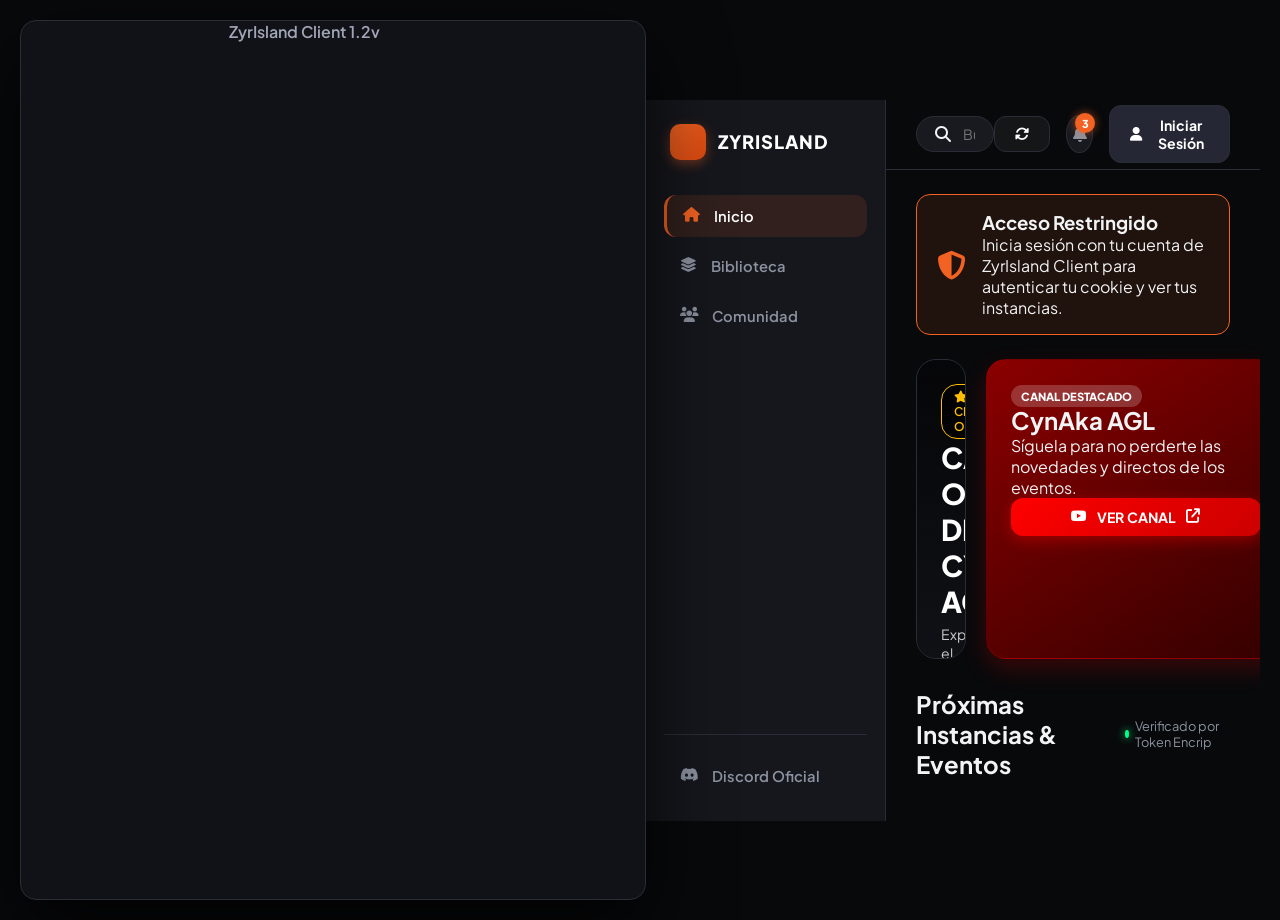
==== index.html @ 80db40c9 "Update index.html" ====
<!DOCTYPE html>
<html lang="es">
<head>
    <meta charset="UTF-8">
    <meta name="viewport" content="width=device-width, initial-scale=1.0">
    <title>ZyrIsland Client</title>
    <link rel="stylesheet" href="css/styles.css">
    <link href="https://fonts.googleapis.com/css2?family=Plus+Jakarta+Sans:wght@400;500;600;700;800&display=swap" rel="stylesheet">
    <link rel="stylesheet" href="https://cdnjs.cloudflare.com/ajax/libs/font-awesome/6.4.0/css/all.min.css">
</head>
<body class="steam-theme">

    <div id="system-status-overlay" class="system-status-overlay hidden">
        <div class="system-status-box">
            <div id="status-icon-box"></div>
            <h1 id="status-title" class="status-title-text">Cargando estado...</h1>
            <p id="status-message" class="status-message-text">Verificando conexión con los servidores.</p>
            <div id="status-time-badge" class="status-badge-time hidden"></div>
        </div>
    </div>

    <!-- Main Application Container styled as Desktop App Web Hybrid -->
    <div class="app-window fade-in-up">
        
        <!-- Desktop App Window Bar -->
            <div class="app-title-text"><i class="fa-solid fa-island-tropical"></i> ZyrIsland Client 1.2v</div>
        </div>

        <div class="app-body-container">
            <!-- Sidebar Menu -->
            <aside class="app-sidebar">
                <div class="sidebar-brand">
                    <div class="brand-icon pulse-glow"><i class="fa-solid fa-island-tropical"></i></div>
                    <span class="brand-title">ZYRISLAND</span>
                </div>

                <nav class="sidebar-menu">
                    <a href="#" class="menu-item active" data-tab="inicio-tab"><i class="fa-solid fa-house"></i> <span>Inicio</span></a>
                    <a href="#" class="menu-item" data-tab="biblioteca-tab"><i class="fa-solid fa-layer-group"></i> <span>Biblioteca</span></a>
                    <a href="#" class="menu-item" data-tab="comunidad-tab"><i class="fa-solid fa-users"></i> <span>Comunidad</span></a>
                </nav>

                <div class="sidebar-footer">
                    <a href="https://discord.gg/zyrisland" target="_blank" class="menu-item hover-bounce"><i class="fa-brands fa-discord"></i> <span>Discord Oficial</span></a>
                </div>
            </aside>

            <!-- Main Content Canvas -->
            <div class="app-main-content">
                
                <!-- Top Header Bar -->
                <header class="top-bar">
                    <div class="search-input-wrapper">
                        <i class="fa-solid fa-magnifying-glass"></i>
                        <input type="text" placeholder="Buscar instancias, eventos o jugadores..." id="search-input">
                    </div>

                    <div class="top-bar-actions">
                        <button id="refresh-btn" class="steam-btn btn-glass hover-rotate" title="Sincronizar y Validar JSON">
                            <i class="fa-solid fa-rotate"></i>
                        </button>
                        
                        <!-- Notification Bell with Unread Counter & Pulse Animation -->
                        <div class="notif-bell-icon" id="notif-toggle-btn" title="Notificaciones">
                            <i class="fa-solid fa-bell"></i>
                            <span class="notif-badge-count hidden" id="notif-count">0</span>
                        </div>

                        <div id="user-profile-bar" class="user-profile-widget hidden">
                            <img id="user-avatar" src="https://mc-heads.net/avatar/steve/40" alt="Skin" class="user-avatar">
                            <div class="user-info">
                                <span id="user-name" class="user-name">Usuario</span>
                                <span id="user-role" class="user-role">Jugador</span>
                            </div>
                            <button id="logout-btn" class="logout-icon-btn" title="Cerrar Sesión">
                                <i class="fa-solid fa-right-from-bracket"></i>
                            </button>
                        </div>

                        <button id="login-open-btn" class="steam-btn btn-accent btn-pulse">
                            <i class="fa-solid fa-user"></i> Iniciar Sesión
                        </button>
                    </div>
                </header>

                <!-- Scrollable Canvas -->
                <div class="main-canvas">
                    
                    <!-- Access Alert Banner -->
                    <div id="event-access-alert" class="steam-alert hidden fade-in">
                        <div class="alert-icon"><i class="fa-solid fa-shield-halved"></i></div>
                        <div class="alert-body">
                            <h3 id="alert-title">Acceso Restringido</h3>
                            <p id="alert-message">Inicia sesión con tu cuenta de ZyrIsland Client para acceder a tus eventos autorizados.</p>
                        </div>
                    </div>

                    <!-- TAB 1: INICIO -->
                    <div id="inicio-tab" class="tab-content active-tab fade-in">
                        
                        <!-- Hero Section: CynAka AGL YouTube Highlight -->
                        <section class="hero-featured-section">
                            <div class="hero-main-card cynaka-hero-bg hover-zoom-bg">
                                <div class="hero-overlay-gradient"></div>
                                <div class="hero-tags">
                                    <span class="tag-pill gold-pill"><i class="fa-solid fa-star"></i> CREADORA OFICIAL</span>
                                    <span class="tag-pill">YouTube Community</span>
                                </div>
                                <div class="hero-bottom-info">
                                    <h1 class="hero-title">CANAL OFICIAL DE CYNAKA AGL</h1>
                                    <p class="hero-desc">Explora el contenido oficial, clips, gameplays y directos de la creadora del proyecto ZyrIsland Client.</p>
                                    <div class="hero-participants">
                                        <span class="sub-badge"><i class="fa-brands fa-youtube"></i> @cynakaagl</span>
                                    </div>
                                </div>
                            </div>

                            <div class="hero-side-card cynaka-side-bg float-card">
                                <div class="side-card-content">
                                    <span class="event-status-badge">CANAL DESTACADO</span>
                                    <h2>CynAka AGL</h2>
                                    <p>Síguela para no perderte las novedades y directos de los eventos.</p>
                                    
                                    <div class="side-card-price-zone">
                                        <a href="https://www.youtube.com/@cynakaagl" target="_blank" class="steam-btn btn-red btn-block hover-lift">
                                            <i class="fa-brands fa-youtube"></i> VER CANAL <i class="fa-solid fa-arrow-up-right-from-square"></i>
                                        </a>
                                    </div>
                                </div>
                            </div>
                        </section>

                        <!-- Featured Events Grid -->
                        <section class="content-section">
                            <div class="section-title-row">
                                <h2>Próximas Instancias & Eventos</h2>
                                <div class="sync-status-indicator">
                                    <span class="dot"></span> Verificado por Token Encrip
                                </div>
                            </div>
                            <div id="events-grid-inicio" class="events-steam-grid"></div>
                        </section>
                    </div>

                    <!-- TAB 2: BIBLIOTECA -->
                    <div id="biblioteca-tab" class="tab-content hidden-tab fade-in">
                        <section class="content-section">
                            <div class="section-title-row">
                                <h2><i class="fa-solid fa-layer-group"></i> Mis Eventos Autorizados</h2>
                                <span class="section-subtitle">Instancias vinculadas con permiso de descarga directo</span>
                            </div>

                            <div id="library-events-container" class="library-events-list"></div>
                        </section>
                    </div>

                    <!-- TAB 3: COMUNIDAD -->
                    <div id="comunidad-tab" class="tab-content hidden-tab fade-in">
                        <section class="content-section">
                            <div class="section-title-row">
                                <h2><i class="fa-solid fa-users"></i> Comunidad de Jugadores & Staff</h2>
                                <span class="section-subtitle">Directorio de cuentas registradas en ZyrIsland System</span>
                            </div>

                            <div id="community-users-grid" class="community-grid"></div>
                        </section>
                    </div>

                </div>
            </div>
        </div>

        <!-- Notification Drawer Panel with Mark-as-Read State -->
        <aside id="notification-drawer" class="notification-drawer hidden slide-in-right">
            <div class="drawer-header">
                <h3><i class="fa-solid fa-bell"></i> Notificaciones</h3>
                <div class="drawer-actions">
                    <button id="mark-all-read-btn" class="text-action-btn" title="Marcar todas como leídas">Marcar leídas</button>
                    <button id="close-drawer-btn" class="drawer-close">&times;</button>
                </div>
            </div>
            <div id="notif-feed" class="drawer-feed"></div>
        </aside>

    </div>

    <!-- Login Modal -->
    <div id="login-modal" class="modal-overlay hidden">
        <div class="steam-modal scale-in">
            <button class="modal-close" id="modal-close-btn">&times;</button>
            <div class="modal-header">
                <div class="modal-logo"><i class="fa-solid fa-shield-halved"></i></div>
                <h2>LOGIN DE SEGURIDAD ZYRISLAND</h2>
                <p>Credenciales cifradas con token HMAC SHA-256</p>
            </div>
            <form id="login-form">
                <div class="form-group">
                    <label for="username">Usuario Minecraft / ID</label>
                    <input type="text" id="username" required placeholder="Ej: Steve_Pro">
                </div>
                <div class="form-group">
                    <label for="password">Contraseña</label>
                    <input type="password" id="password" required placeholder="••••••••">
                </div>
                <div id="login-error" class="login-error hidden"></div>
                <button type="submit" class="steam-btn btn-orange btn-block">AUTENTICAR Y GENERAR SESSION COOKIE</button>
            </form>
        </div>
    </div>

    <script src="js/config.js"></script>
    <script src="js/security.js"></script>
    <script src="js/app.js"></script>
    <script src="js/downloader.js"></script>
</body>
</html>
---- css/styles.css ----
/* Steam Desktop App Redesign & Animations - ZyrIsland Client */
:root {
    --steam-dark-bg: #111217;
    --steam-card-bg: #1a1c23;
    --steam-sidebar-bg: #16171d;
    --steam-border: #2a2d37;
    
    --steam-orange: #f26222;
    --steam-red: #e63946;
    --steam-orange-gradient: linear-gradient(135deg, #f26222, #d9480f);
    --youtube-red-gradient: linear-gradient(135deg, #ff0000, #cc0000);
    
    --text-main: #f1f3f5;
    --text-muted: #8b92a0;
    --font-main: 'Plus Jakarta Sans', system-ui, sans-serif;
}

* { box-sizing: border-box; margin: 0; padding: 0; }

body.steam-theme {
    background-color: #08090b;
    color: var(--text-main);
    font-family: var(--font-main);
    min-height: 100vh;
    display: flex;
    justify-content: center;
    align-items: center;
    padding: 20px;
    overflow-x: hidden;
}

/* App Desktop Container Window */
.app-window {
    width: 100%; max-width: 1400px; height: 880px;
    background-color: var(--steam-dark-bg);
    border-radius: 16px; border: 1px solid var(--steam-border);
    box-shadow: 0 30px 80px rgba(0, 0, 0, 0.8);
    display: flex; flex-direction: column; overflow: hidden; position: relative;
}

.single-page-window { height: auto; min-height: 700px; }

/* Window Title Bar (Mac/Windows Native Feel) */
.window-title-bar {
    height: 38px;
    background: #0d0e12;
    border-bottom: 1px solid var(--steam-border);
    display: flex;
    align-items: center;
    padding: 0 16px;
    user-select: none;
    font-size: 0.8rem;
    color: var(--text-muted);
}

.window-controls {
    display: flex;
    gap: 8px;
    margin-right: 16px;
}

.control-dot {
    width: 12px; height: 12px; border-radius: 50%;
}
.control-dot.close { background: #ff5f56; }
.control-dot.minimize { background: #ffbd2e; }
.control-dot.maximize { background: #27c93f; }

.app-title-text { font-weight: 600; flex-grow: 1; text-align: center; margin-right: 60px; color: #a0a5b5; }
.app-status-badge { display: flex; align-items: center; gap: 6px; font-size: 0.72rem; color: #00ff88; font-weight: 700; }
.pulse-dot { width: 6px; height: 6px; background: #00ff88; border-radius: 50%; box-shadow: 0 0 8px #00ff88; animation: pulse 1.5s infinite; }

.app-body-container { display: flex; flex-grow: 1; overflow: hidden; }

/* Sidebar */
.app-sidebar {
    width: 240px; background-color: var(--steam-sidebar-bg);
    border-right: 1px solid var(--steam-border);
    display: flex; flex-direction: column; padding: 24px 18px; flex-shrink: 0;
}

.sidebar-brand { display: flex; align-items: center; gap: 12px; margin-bottom: 35px; padding-left: 6px; }
.brand-icon {
    width: 36px; height: 36px; background: var(--steam-orange-gradient);
    border-radius: 10px; display: flex; align-items: center; justify-content: center;
    font-size: 1.2rem; color: #fff; box-shadow: 0 4px 12px rgba(242, 98, 34, 0.4);
}
.brand-title { font-weight: 800; font-size: 1.15rem; letter-spacing: 1px; color: #fff; }

.sidebar-menu { display: flex; flex-direction: column; gap: 8px; flex-grow: 1; }
.menu-item {
    display: flex; align-items: center; gap: 14px; padding: 12px 16px;
    color: var(--text-muted); text-decoration: none; font-weight: 600;
    font-size: 0.92rem; border-radius: 12px; transition: all 0.25s cubic-bezier(0.2, 0.8, 0.2, 1);
}
.menu-item:hover { color: #fff; background: rgba(255, 255, 255, 0.05); transform: translateX(4px); }
.menu-item.active { color: #fff; background: rgba(242, 98, 34, 0.12); border-left: 3px solid var(--steam-orange); }
.menu-item.active i { color: var(--steam-orange); }
.sidebar-footer { padding-top: 20px; border-top: 1px solid var(--steam-border); }

/* Main Content Area */
.app-main-content { flex-grow: 1; display: flex; flex-direction: column; overflow: hidden; }

/* Top Header */
.top-bar {
    height: 70px; padding: 0 30px; display: flex;
    justify-content: space-between; align-items: center;
    border-bottom: 1px solid var(--steam-border);
}
.search-input-wrapper {
    background: #181a20; border: 1px solid var(--steam-border);
    border-radius: 20px; padding: 8px 18px; display: flex;
    align-items: center; gap: 12px; width: 380px; transition: border-color 0.2s;
}
.search-input-wrapper:focus-within { border-color: var(--steam-orange); }
.search-input-wrapper input { background: transparent; border: none; color: #fff; font-family: var(--font-main); font-size: 0.88rem; width: 100%; }
.search-input-wrapper input:focus { outline: none; }

.top-bar-actions { display: flex; align-items: center; gap: 16px; }

/* Notification Bell + Badge Animation */
.notif-bell-icon {
    position: relative; width: 38px; height: 38px; border-radius: 50%;
    background: #181a20; border: 1px solid var(--steam-border);
    display: flex; align-items: center; justify-content: center;
    color: var(--text-muted); cursor: pointer; transition: all 0.2s ease;
}
.notif-bell-icon:hover { color: #fff; border-color: #3e4252; transform: scale(1.05); }

.notif-badge-count {
    position: absolute; top: -3px; right: -3px; background: var(--steam-orange);
    color: #fff; font-size: 0.68rem; font-weight: 800; width: 20px; height: 20px;
    border-radius: 50%; display: flex; align-items: center; justify-content: center;
    box-shadow: 0 0 10px rgba(242, 98, 34, 0.6); animation: bounce 2s infinite;
}

.user-profile-widget {
    display: flex; align-items: center; gap: 10px; background: #181a20;
    padding: 4px 12px 4px 6px; border-radius: 30px; border: 1px solid var(--steam-border);
}
.user-avatar { width: 32px; height: 32px; border-radius: 50%; border: 2px solid var(--steam-orange); }
.user-info { display: flex; flex-direction: column; }
.user-name { font-weight: 700; font-size: 0.85rem; color: #fff; }
.user-role { font-size: 0.7rem; color: var(--text-muted); }
.logout-icon-btn { background: none; border: none; color: var(--text-muted); cursor: pointer; margin-left: 6px; transition: color 0.2s; }
.logout-icon-btn:hover { color: #ff4d4d; }

/* Buttons */
.steam-btn {
    border: none; padding: 10px 20px; font-family: var(--font-main);
    font-weight: 700; font-size: 0.88rem; border-radius: 12px;
    cursor: pointer; display: inline-flex; align-items: center;
    gap: 10px; transition: all 0.25s cubic-bezier(0.2, 0.8, 0.2, 1); text-decoration: none;
}
.btn-orange { background: var(--steam-orange-gradient); color: #fff; box-shadow: 0 4px 15px rgba(242, 98, 34, 0.3); }
.btn-red { background: var(--youtube-red-gradient); color: #fff; box-shadow: 0 4px 15px rgba(255, 0, 0, 0.4); }
.btn-accent { background: #252834; color: #fff; border: 1px solid var(--steam-border); }
.btn-glass { background: rgba(255, 255, 255, 0.05); color: #fff; border: 1px solid var(--steam-border); }
.btn-block { width: 100%; justify-content: center; }

/* Hover Animations */
.hover-lift:hover { transform: translateY(-3px); }
.hover-bounce:hover { transform: scale(1.04); }
.hover-rotate:hover i { transform: rotate(180deg); transition: transform 0.4s ease; }

/* Canvas */
.main-canvas { padding: 24px 30px; overflow-y: auto; flex-grow: 1; }
.tab-content.hidden-tab { display: none !important; }

/* Alert Banner */
.steam-alert {
    background: rgba(242, 98, 34, 0.1); border: 1px solid var(--steam-orange);
    border-radius: 14px; padding: 16px 20px; display: flex; gap: 16px;
    align-items: center; margin-bottom: 24px;
}
.steam-alert .alert-icon { font-size: 1.8rem; color: var(--steam-orange); }

/* Hero Showcase */
.hero-featured-section { display: grid; grid-template-columns: 1fr 300px; gap: 20px; margin-bottom: 30px; }

.hero-main-card.cynaka-hero-bg {
    height: 300px; border-radius: 20px; position: relative; overflow: hidden;
    background-image: url('https://images.unsplash.com/photo-1618005182384-a83a8bd57fbe?auto=format&fit=crop&w=1200&q=80');
    background-size: cover; background-position: center; display: flex;
    flex-direction: column; justify-content: space-between; padding: 24px;
    border: 1px solid var(--steam-border); transition: transform 0.4s ease;
}
.hero-overlay-gradient {
    position: absolute; top: 0; left: 0; right: 0; bottom: 0;
    background: linear-gradient(180deg, rgba(0,0,0,0.3) 0%, rgba(17, 18, 23, 0.95) 100%); z-index: 1;
}
.hero-tags { position: relative; z-index: 2; display: flex; gap: 8px; }
.tag-pill {
    background: rgba(0, 0, 0, 0.6); backdrop-filter: blur(8px);
    border: 1px solid rgba(255, 255, 255, 0.15); padding: 4px 12px;
    border-radius: 16px; font-size: 0.75rem; font-weight: 600; color: #eee;
}
.gold-pill { border-color: #ffbe00; color: #ffbe00; }
.hero-bottom-info { position: relative; z-index: 2; }
.hero-title { font-size: 1.8rem; font-weight: 800; color: #fff; margin-bottom: 6px; }
.hero-desc { font-size: 0.88rem; color: #ccc; max-width: 550px; margin-bottom: 12px; line-height: 1.4; }
.sub-badge { font-size: 0.85rem; font-weight: 700; color: #ff4d4d; }

.hero-side-card.cynaka-side-bg {
    background: linear-gradient(145deg, #8b0000, #330000);
    border-radius: 20px; padding: 24px; display: flex;
    flex-direction: column; justify-content: space-between;
    border: 1px solid rgba(255, 0, 0, 0.2); box-shadow: 0 10px 25px rgba(255, 0, 0, 0.2);
}
.float-card { animation: float 4s ease-in-out infinite; }

@keyframes float {
    0% { transform: translateY(0px); }
    50% { transform: translateY(-6px); }
    100% { transform: translateY(0px); }
}

.event-status-badge { background: rgba(255, 255, 255, 0.2); padding: 4px 10px; border-radius: 12px; font-size: 0.7rem; font-weight: 800; color: #fff; }

/* Grid Sections */
.section-title-row { display: flex; justify-content: space-between; align-items: center; margin-bottom: 18px; }
.section-subtitle { font-size: 0.85rem; color: var(--text-muted); }
.sync-status-indicator { font-size: 0.8rem; color: var(--text-muted); display: flex; align-items: center; gap: 6px; }
.sync-status-indicator .dot { width: 8px; height: 8px; background: #00ff88; border-radius: 50%; box-shadow: 0 0 8px #00ff88; }

.events-steam-grid { display: grid; grid-template-columns: repeat(4, 1fr); gap: 18px; }
.steam-event-card {
    background: var(--steam-card-bg); border: 1px solid var(--steam-border);
    border-radius: 16px; overflow: hidden; display: flex; flex-direction: column; transition: all 0.3s ease;
}
.steam-event-card:hover { transform: translateY(-5px); border-color: var(--steam-orange); box-shadow: 0 12px 28px rgba(0,0,0,0.5); }
.card-image-box { height: 160px; background-size: cover; background-position: center; position: relative; }
.card-badge-top { position: absolute; top: 10px; right: 10px; background: rgba(0,0,0,0.75); padding: 3px 10px; border-radius: 10px; font-size: 0.7rem; font-weight: 700; color: var(--steam-orange); }
.card-info-box { padding: 16px; display: flex; flex-direction: column; flex-grow: 1; }
.card-title { font-size: 0.98rem; font-weight: 700; margin-bottom: 4px; color: #fff; }
.card-date { font-size: 0.78rem; color: var(--steam-orange); margin-bottom: 8px; }
.card-desc { font-size: 0.82rem; color: var(--text-muted); line-height: 1.4; margin-bottom: 14px; flex-grow: 1; }

/* Library & Community */
.library-events-list { display: flex; flex-direction: column; gap: 16px; }
.library-item-card {
    background: var(--steam-card-bg); border: 1px solid var(--steam-border);
    border-radius: 16px; padding: 20px; display: flex; gap: 20px; align-items: center; transition: border-color 0.2s;
}
.library-item-card:hover { border-color: var(--steam-orange); }
.library-item-img { width: 140px; height: 90px; border-radius: 12px; background-size: cover; background-position: center; flex-shrink: 0; }
.library-item-details { flex-grow: 1; }
.library-item-details h3 { font-size: 1.1rem; color: #fff; margin-bottom: 4px; }
.library-item-details p { font-size: 0.85rem; color: var(--text-muted); margin-bottom: 8px; }

.community-grid { display: grid; grid-template-columns: repeat(auto-fill, minmax(260px, 1fr)); gap: 18px; }
.user-card {
    background: var(--steam-card-bg); border: 1px solid var(--steam-border);
    border-radius: 16px; padding: 18px; display: flex; align-items: center; gap: 16px;
    transition: all 0.25s ease;
}
.user-card:hover { transform: translateY(-3px); border-color: var(--steam-orange); }
.user-head-avatar { width: 50px; height: 50px; border-radius: 10px; border: 2px solid var(--steam-border); background: #111217; }
.user-card-info h4 { font-size: 0.98rem; font-weight: 700; color: #fff; margin-bottom: 4px; }
.role-badge { display: inline-block; padding: 3px 10px; border-radius: 12px; font-size: 0.72rem; font-weight: 700; text-transform: uppercase; }
.role-admin { background: rgba(230, 57, 70, 0.2); color: #ff4d4d; border: 1px solid #ff4d4d; }
.role-vip { background: rgba(255, 190, 0, 0.2); color: #ffbe00; border: 1px solid #ffbe00; }
.role-player { background: rgba(0, 240, 255, 0.15); color: #00f0ff; border: 1px solid #00f0ff; }
.role-banned { background: rgba(255, 255, 255, 0.1); color: #888; border: 1px solid #555; }

/* Drawer & Notifications Read/Unread State */
.notification-drawer {
    position: absolute; top: 110px; right: 20px; width: 340px; max-height: 520px;
    background: #181a20; border: 1px solid var(--steam-border); border-radius: 16px;
    box-shadow: 0 20px 40px rgba(0,0,0,0.8); z-index: 100; padding: 16px; display: flex; flex-direction: column;
}

.drawer-header { display: flex; justify-content: space-between; align-items: center; margin-bottom: 12px; padding-bottom: 8px; border-bottom: 1px solid var(--steam-border); }
.drawer-header h3 { font-size: 0.95rem; color: #fff; }
.drawer-actions { display: flex; align-items: center; gap: 10px; }
.text-action-btn { background: none; border: none; color: var(--steam-orange); font-size: 0.75rem; font-weight: 700; cursor: pointer; }
.text-action-btn:hover { text-decoration: underline; }
.drawer-close { background: none; border: none; color: var(--text-muted); font-size: 1.4rem; cursor: pointer; }

.drawer-feed { display: flex; flex-direction: column; gap: 10px; overflow-y: auto; }

/* Unread vs Read Notification Item Styling */
.notif-item {
    background: rgba(255, 255, 255, 0.02);
    border-left: 3px solid #555;
    padding: 12px; border-radius: 0 8px 8px 0;
    transition: all 0.2s;
    cursor: pointer;
    position: relative;
}

.notif-item.unread-notif {
    background: rgba(242, 98, 34, 0.08);
    border-left-color: var(--steam-orange);
}

.notif-item.unread-notif::after {
    content: '';
    position: absolute;
    top: 12px; right: 12px;
    width: 7px; height: 7px;
    background: var(--steam-orange);
    border-radius: 50%;
    box-shadow: 0 0 6px var(--steam-orange);
}

.notif-header { display: flex; justify-content: space-between; font-size: 0.7rem; color: var(--text-muted); margin-bottom: 4px; }
.notif-title { font-weight: 700; font-size: 0.85rem; color: #fff; margin-bottom: 2px; }
.notif-msg { font-size: 0.8rem; color: #ccc; }

/* Modals */
.modal-overlay { position: fixed; top: 0; left: 0; width: 100vw; height: 100vh; background: rgba(0, 0, 0, 0.8); backdrop-filter: blur(6px); display: flex; justify-content: center; align-items: center; z-index: 1000; }
.steam-modal { background: #181a20; border: 1px solid var(--steam-border); border-radius: 20px; width: 90%; max-width: 400px; padding: 30px; position: relative; box-shadow: 0 20px 50px rgba(0,0,0,0.8); }
.modal-close { position: absolute; top: 14px; right: 18px; background: none; border: none; color: var(--text-muted); font-size: 1.6rem; cursor: pointer; }
.modal-logo { width: 44px; height: 44px; background: var(--steam-orange-gradient); border-radius: 12px; display: flex; align-items: center; justify-content: center; font-size: 1.4rem; color: #fff; margin: 0 auto 12px auto; }
.modal-header { text-align: center; margin-bottom: 20px; }
.modal-header h2 { font-size: 1.1rem; color: #fff; margin-bottom: 4px; }
.modal-header p { font-size: 0.8rem; color: var(--text-muted); }

.form-group { margin-bottom: 16px; }
.form-group label { display: block; font-size: 0.82rem; font-weight: 600; margin-bottom: 6px; color: #ccc; }
.form-group input { width: 100%; padding: 12px; background: #111217; border: 1px solid var(--steam-border); border-radius: 10px; color: #fff; font-family: var(--font-main); }
.login-error { background: rgba(255, 77, 77, 0.15); border: 1px solid #ff4d4d; color: #ff9999; padding: 10px; border-radius: 8px; font-size: 0.82rem; margin-bottom: 14px; text-align: center; }

/* Download Page */
.download-page-canvas { padding: 40px 20px; display: flex; justify-content: center; }
.steam-download-card { background: var(--steam-card-bg); border: 1px solid var(--steam-border); border-radius: 20px; max-width: 800px; width: 100%; position: relative; overflow: hidden; background-size: cover; background-position: center; }
.card-bg-overlay { position: absolute; top: 0; left: 0; right: 0; bottom: 0; background: linear-gradient(180deg, rgba(17, 18, 23, 0.85) 0%, rgba(17, 18, 23, 0.98) 60%); z-index: 1; }
.card-content { position: relative; z-index: 2; padding: 36px; }
.card-top-tags { display: flex; justify-content: space-between; align-items: center; margin-bottom: 16px; }
.status-pill { background: rgba(0, 255, 136, 0.15); color: #00ff88; padding: 4px 12px; border-radius: 12px; font-size: 0.75rem; font-weight: 700; }
.code-id { font-size: 0.8rem; color: var(--text-muted); }
.event-main-title { font-size: 2rem; font-weight: 800; color: #fff; margin-bottom: 6px; }
.event-meta-info { font-size: 0.88rem; color: var(--steam-orange); margin-bottom: 20px; }
.event-description-text { font-size: 0.92rem; color: #ccc; line-height: 1.5; margin-bottom: 28px; background: rgba(0,0,0,0.3); padding: 16px; border-radius: 12px; border: 1px solid var(--steam-border); }
.download-interactive-zone { text-align: center; background: rgba(0, 0, 0, 0.4); padding: 24px; border-radius: 16px; border: 1px solid var(--steam-border); }
.file-size-info { display: block; margin-top: 10px; font-size: 0.82rem; color: var(--text-muted); }

.progress-box { text-align: left; }
.progress-info-header { display: flex; justify-content: space-between; margin-bottom: 16px; font-size: 0.85rem; }
.status-step { color: #fff; }
.speed-badge { color: var(--steam-orange); font-weight: 700; }
.bar-container { background: rgba(255,255,255,0.03); padding: 12px; border-radius: 10px; border: 1px solid var(--steam-border); }
.bar-label-line { display: flex; justify-content: space-between; font-size: 0.78rem; font-weight: 600; color: var(--text-muted); margin-bottom: 6px; }
.progress-bar-outer { width: 100%; height: 12px; background: #111217; border-radius: 10px; overflow: hidden; }
.progress-bar-inner { height: 100%; width: 0%; border-radius: 10px; transition: width 0.15s linear; }
.bar-orange { background: var(--steam-orange-gradient); }
.bar-gradient { background: linear-gradient(90deg, #e63946, #f26222); }
.success-box { text-align: center; padding: 20px 0; }
.success-icon { font-size: 3rem; color: #00ff88; margin-bottom: 10px; }
.bounce-icon { animation: bounce 1.2s infinite; }

/* Smooth Animation Utilities */
.fade-in { animation: fadeIn 0.4s ease forwards; }
.fade-in-up { animation: fadeInUp 0.5s ease forwards; }
.scale-in { animation: scaleIn 0.3s ease forwards; }
.slide-in-right { animation: slideInRight 0.3s cubic-bezier(0.2, 0.8, 0.2, 1) forwards; }

@keyframes fadeIn { from { opacity: 0; } to { opacity: 1; } }
@keyframes fadeInUp { from { opacity: 0; transform: translateY(15px); } to { opacity: 1; transform: translateY(0); } }
@keyframes scaleIn { from { opacity: 0; transform: scale(0.94); } to { opacity: 1; transform: scale(1); } }
@keyframes slideInRight { from { opacity: 0; transform: translateX(20px); } to { opacity: 1; transform: translateX(0); } }
@keyframes bounce { 0%, 100% { transform: translateY(0); } 50% { transform: translateY(-4px); } }

.system-status-overlay {
    position: fixed; top: 0; left: 0; width: 100vw; height: 100vh;
    background: #08090b; z-index: 9999999; display: flex;
    flex-direction: column; align-items: center; justify-content: center;
    text-align: center; padding: 30px; user-select: none;
}
.system-status-box {
    max-width: 500px; background: #15171e; border: 1px solid var(--steam-border);
    border-radius: 20px; padding: 40px 30px; box-shadow: 0 25px 50px rgba(0,0,0,0.9);
    display: flex; flex-direction: column; align-items: center; gap: 16px;
}
.status-icon-giant { font-size: 3.5rem; margin-bottom: 8px; }
.status-icon-offline { color: #ff4d4d; }
.status-icon-maintenance { color: #ffbe00; animation: pulse 2s infinite; }
.status-icon-update { color: #f26222; animation: spin 2s linear infinite; }

.status-title-text { font-size: 1.5rem; font-weight: 900; color: #fff; letter-spacing: 0.5px; }
.status-message-text { font-size: 0.9rem; color: var(--text-muted); line-height: 1.5; }
.status-badge-time { background: rgba(255,255,255,0.06); border: 1px solid var(--steam-border); padding: 6px 14px; border-radius: 20px; font-size: 0.8rem; color: var(--text-main); font-weight: 700; }

@keyframes spin { 0% { transform: rotate(0deg); } 100% { transform: rotate(360deg); } }
@keyframes pulse { 0% { transform: scale(1); } 50% { transform: scale(1.1); } 100% { transform: scale(1); } }

.hidden { display: none !important; }

/* Responsive Adjustments */
@media (max-width: 1200px) {
    .events-steam-grid { grid-template-columns: repeat(2, 1fr); }
    .hero-featured-section { grid-template-columns: 1fr; }
    .hero-side-card { height: 180px; }
}

@media (max-width: 768px) {
    .app-window { height: auto; border-radius: 0; }
    .app-body-container { flex-direction: column; }
    .app-sidebar { width: 100%; padding: 16px; }
    .search-input-wrapper { width: 100%; }
    .top-bar { flex-direction: column; height: auto; padding: 16px; gap: 12px; }
    .events-steam-grid { grid-template-columns: 1fr; }
    .library-item-card { flex-direction: column; }
    .library-item-img { width: 100%; height: 140px; }
}
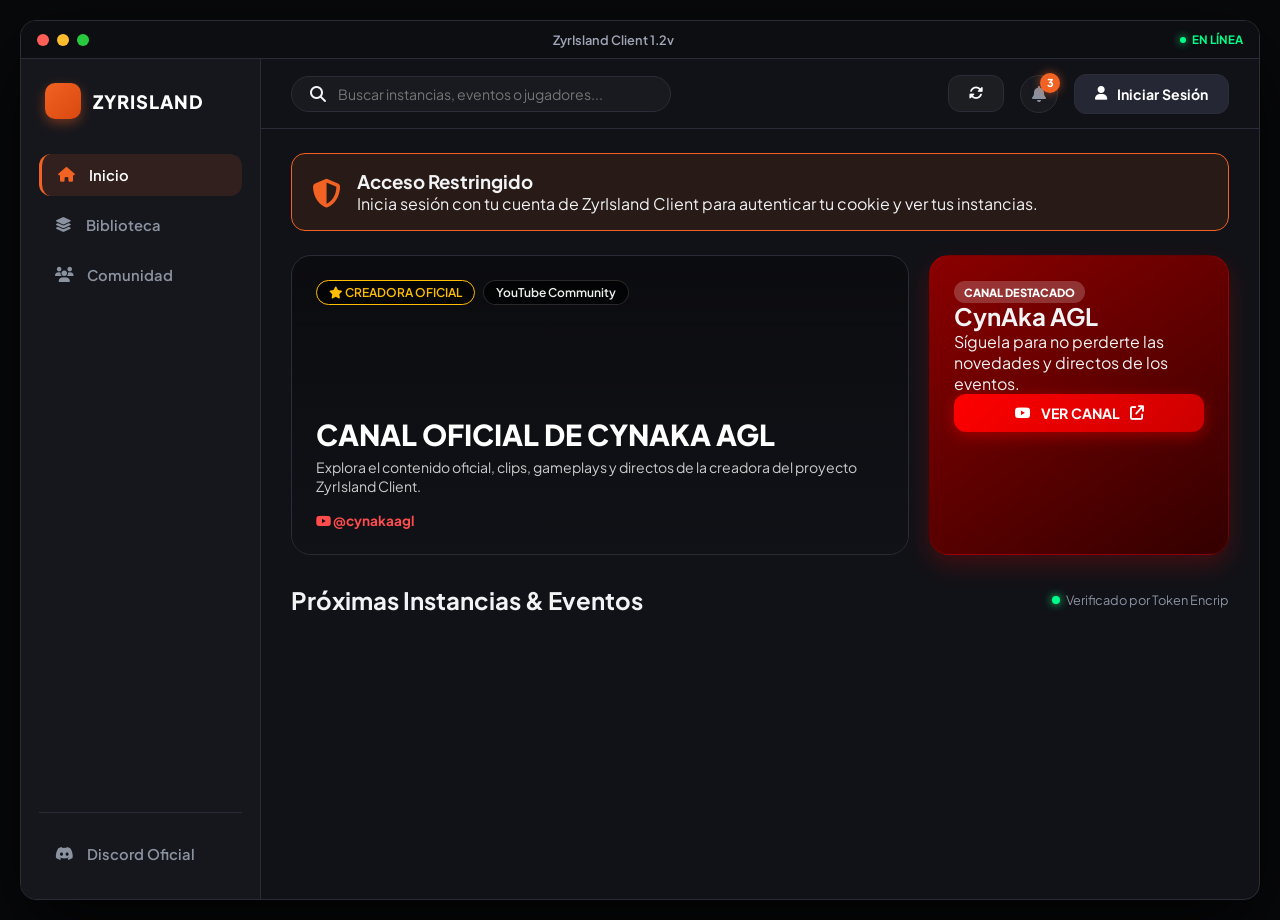
==== commit 4c287858: "Update index.html" ====
--- a/index.html
+++ b/index.html
@@ -23,7 +23,14 @@
     <div class="app-window fade-in-up">
         
         <!-- Desktop App Window Bar -->
+         <div class="window-title-bar">
+            <div class="window-controls">
+                <span class="control-dot close"></span>
+                <span class="control-dot minimize"></span>
+                <span class="control-dot maximize"></span>
+            </div>
             <div class="app-title-text"><i class="fa-solid fa-island-tropical"></i> ZyrIsland Client 1.2v</div>
+            <div class="app-status-badge"><span class="pulse-dot"></span> EN LÍNEA</div>
         </div>
 
         <div class="app-body-container">
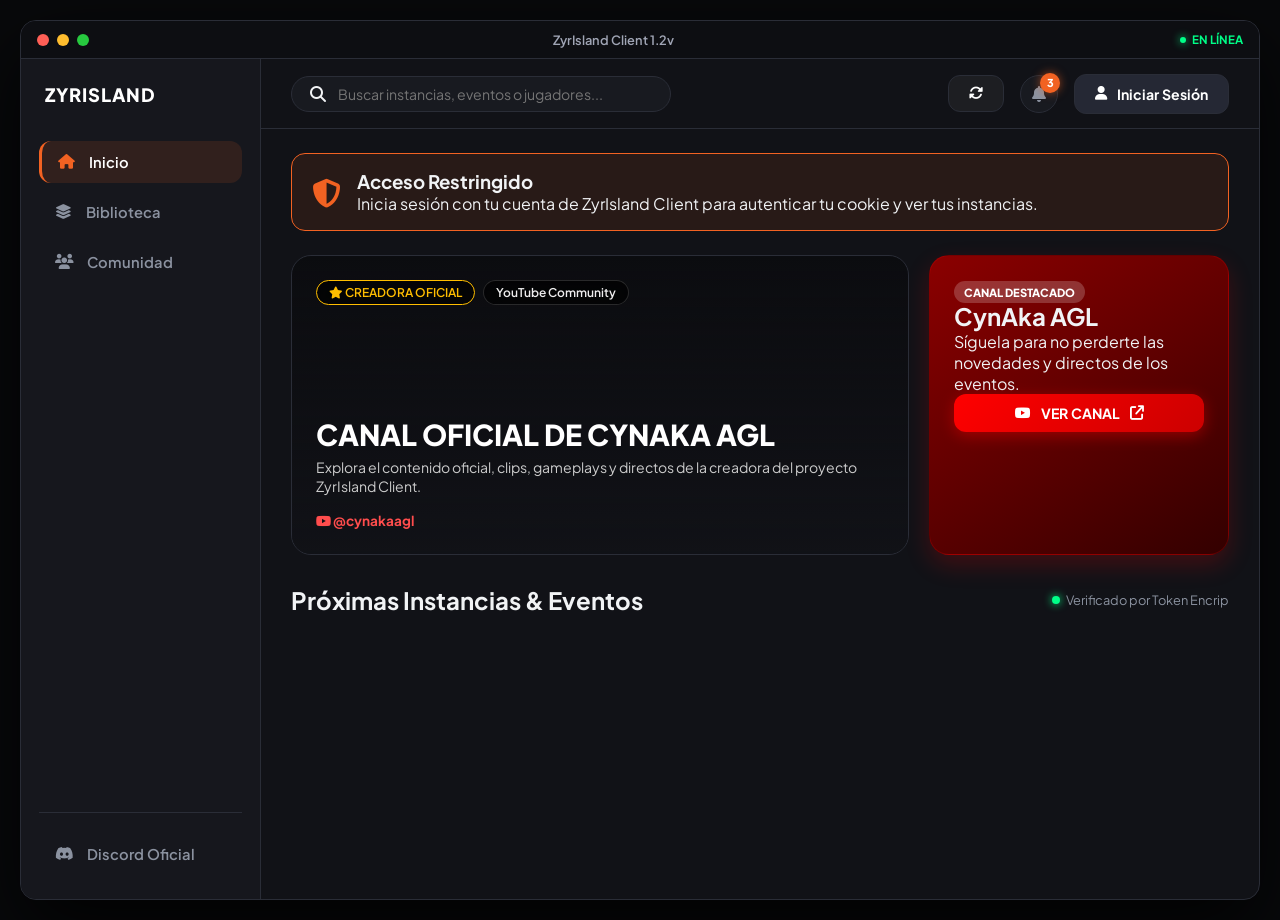
==== commit 84a45351: "Update index.html" ====
--- a/index.html
+++ b/index.html
@@ -37,7 +37,6 @@
             <!-- Sidebar Menu -->
             <aside class="app-sidebar">
                 <div class="sidebar-brand">
-                    <div class="brand-icon pulse-glow"><i class="fa-solid fa-island-tropical"></i></div>
                     <span class="brand-title">ZYRISLAND</span>
                 </div>
 
@@ -48,7 +47,7 @@
                 </nav>
 
                 <div class="sidebar-footer">
-                    <a href="https://discord.gg/zyrisland" target="_blank" class="menu-item hover-bounce"><i class="fa-brands fa-discord"></i> <span>Discord Oficial</span></a>
+                    <a href="https://discord.gg/xK7GUr4gdx" target="_blank" class="menu-item hover-bounce"><i class="fa-brands fa-discord"></i> <span>Discord Oficial</span></a>
                 </div>
             </aside>
 
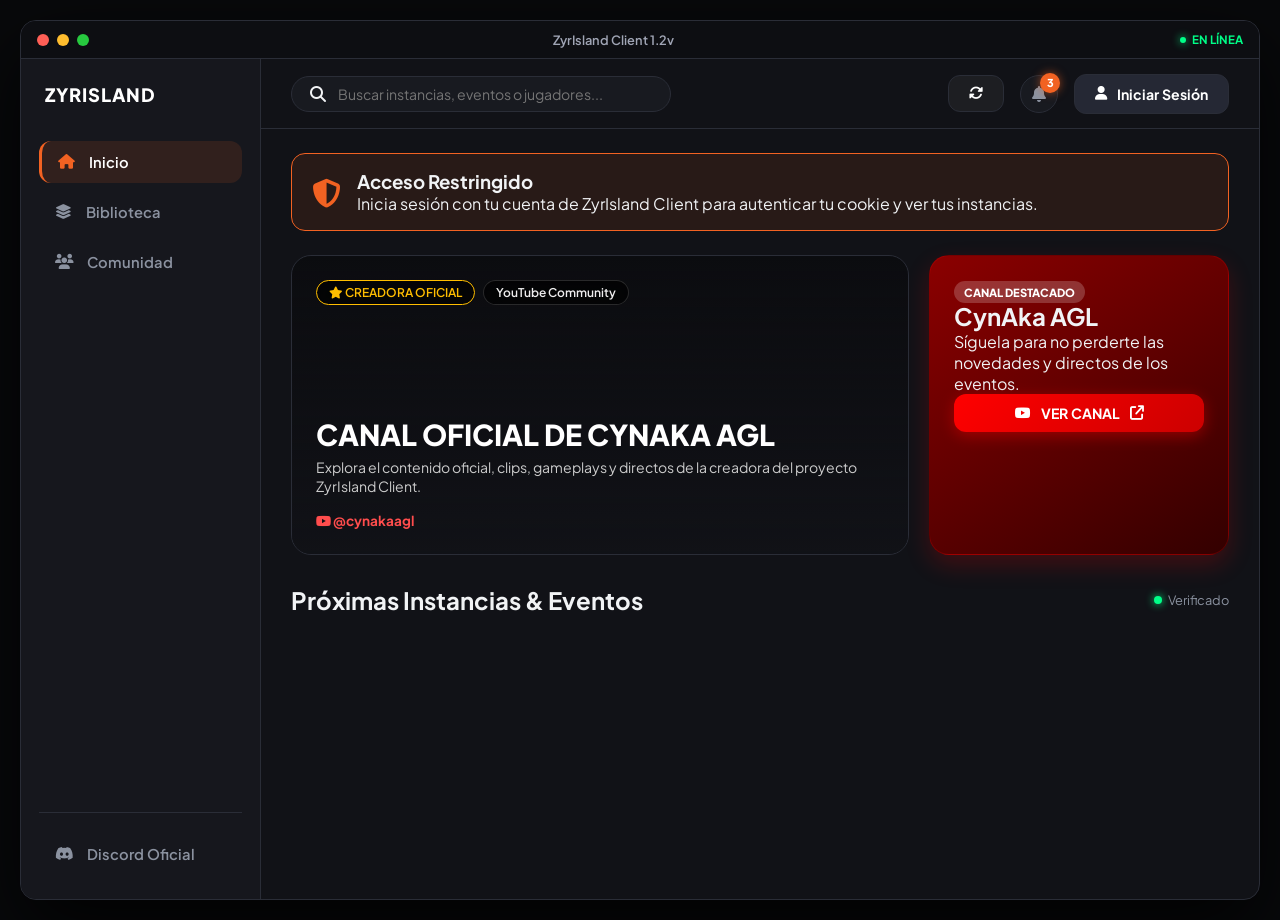
==== commit 7147737c: "Update index.html" ====
--- a/index.html
+++ b/index.html
@@ -141,7 +141,7 @@
                             <div class="section-title-row">
                                 <h2>Próximas Instancias & Eventos</h2>
                                 <div class="sync-status-indicator">
-                                    <span class="dot"></span> Verificado por Token Encrip
+                                    <span class="dot"></span> Verificado
                                 </div>
                             </div>
                             <div id="events-grid-inicio" class="events-steam-grid"></div>
@@ -197,7 +197,7 @@
             <div class="modal-header">
                 <div class="modal-logo"><i class="fa-solid fa-shield-halved"></i></div>
                 <h2>LOGIN DE SEGURIDAD ZYRISLAND</h2>
-                <p>Credenciales cifradas con token HMAC SHA-256</p>
+                <p>Credenciales cifradas</p>
             </div>
             <form id="login-form">
                 <div class="form-group">
@@ -209,7 +209,7 @@
                     <input type="password" id="password" required placeholder="••••••••">
                 </div>
                 <div id="login-error" class="login-error hidden"></div>
-                <button type="submit" class="steam-btn btn-orange btn-block">AUTENTICAR Y GENERAR SESSION COOKIE</button>
+                <button type="submit" class="steam-btn btn-orange btn-block">AUTENTICAR Y INICIAR SESION</button>
             </form>
         </div>
     </div>
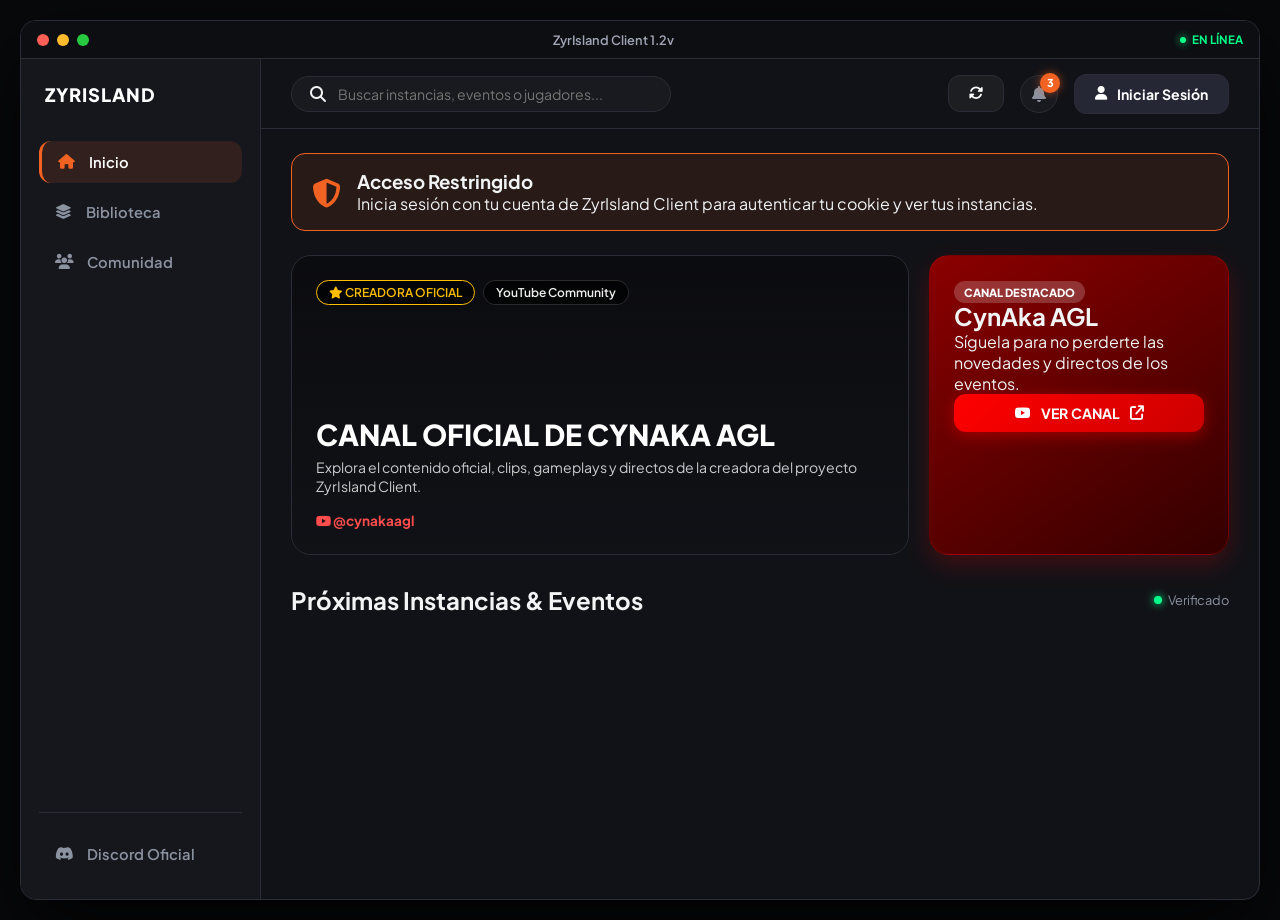
==== commit ad77d388: "Update index.html" ====
--- a/index.html
+++ b/index.html
@@ -19,10 +19,8 @@
         </div>
     </div>
 
-    <!-- Main Application Container styled as Desktop App Web Hybrid -->
     <div class="app-window fade-in-up">
         
-        <!-- Desktop App Window Bar -->
          <div class="window-title-bar">
             <div class="window-controls">
                 <span class="control-dot close"></span>
@@ -34,7 +32,6 @@
         </div>
 
         <div class="app-body-container">
-            <!-- Sidebar Menu -->
             <aside class="app-sidebar">
                 <div class="sidebar-brand">
                     <span class="brand-title">ZYRISLAND</span>
@@ -51,10 +48,8 @@
                 </div>
             </aside>
 
-            <!-- Main Content Canvas -->
             <div class="app-main-content">
                 
-                <!-- Top Header Bar -->
                 <header class="top-bar">
                     <div class="search-input-wrapper">
                         <i class="fa-solid fa-magnifying-glass"></i>
@@ -66,7 +61,6 @@
                             <i class="fa-solid fa-rotate"></i>
                         </button>
                         
-                        <!-- Notification Bell with Unread Counter & Pulse Animation -->
                         <div class="notif-bell-icon" id="notif-toggle-btn" title="Notificaciones">
                             <i class="fa-solid fa-bell"></i>
                             <span class="notif-badge-count hidden" id="notif-count">0</span>
@@ -89,10 +83,8 @@
                     </div>
                 </header>
 
-                <!-- Scrollable Canvas -->
                 <div class="main-canvas">
                     
-                    <!-- Access Alert Banner -->
                     <div id="event-access-alert" class="steam-alert hidden fade-in">
                         <div class="alert-icon"><i class="fa-solid fa-shield-halved"></i></div>
                         <div class="alert-body">
@@ -101,10 +93,8 @@
                         </div>
                     </div>
 
-                    <!-- TAB 1: INICIO -->
                     <div id="inicio-tab" class="tab-content active-tab fade-in">
                         
-                        <!-- Hero Section: CynAka AGL YouTube Highlight -->
                         <section class="hero-featured-section">
                             <div class="hero-main-card cynaka-hero-bg hover-zoom-bg">
                                 <div class="hero-overlay-gradient"></div>
@@ -136,7 +126,6 @@
                             </div>
                         </section>
 
-                        <!-- Featured Events Grid -->
                         <section class="content-section">
                             <div class="section-title-row">
                                 <h2>Próximas Instancias & Eventos</h2>
@@ -148,7 +137,6 @@
                         </section>
                     </div>
 
-                    <!-- TAB 2: BIBLIOTECA -->
                     <div id="biblioteca-tab" class="tab-content hidden-tab fade-in">
                         <section class="content-section">
                             <div class="section-title-row">
@@ -160,7 +148,6 @@
                         </section>
                     </div>
 
-                    <!-- TAB 3: COMUNIDAD -->
                     <div id="comunidad-tab" class="tab-content hidden-tab fade-in">
                         <section class="content-section">
                             <div class="section-title-row">
@@ -176,7 +163,6 @@
             </div>
         </div>
 
-        <!-- Notification Drawer Panel with Mark-as-Read State -->
         <aside id="notification-drawer" class="notification-drawer hidden slide-in-right">
             <div class="drawer-header">
                 <h3><i class="fa-solid fa-bell"></i> Notificaciones</h3>
@@ -190,18 +176,17 @@
 
     </div>
 
-    <!-- Login Modal -->
     <div id="login-modal" class="modal-overlay hidden">
         <div class="steam-modal scale-in">
             <button class="modal-close" id="modal-close-btn">&times;</button>
             <div class="modal-header">
                 <div class="modal-logo"><i class="fa-solid fa-shield-halved"></i></div>
                 <h2>LOGIN DE SEGURIDAD ZYRISLAND</h2>
-                <p>Credenciales cifradas</p>
+                <p>Debe iniciar sesion para ingresar a los eventos!</p>
             </div>
             <form id="login-form">
                 <div class="form-group">
-                    <label for="username">Usuario Minecraft / ID</label>
+                    <label for="username">Usuario Minecraft</label>
                     <input type="text" id="username" required placeholder="Ej: Steve_Pro">
                 </div>
                 <div class="form-group">
@@ -209,7 +194,7 @@
                     <input type="password" id="password" required placeholder="••••••••">
                 </div>
                 <div id="login-error" class="login-error hidden"></div>
-                <button type="submit" class="steam-btn btn-orange btn-block">AUTENTICAR Y INICIAR SESION</button>
+                <button type="submit" class="steam-btn btn-orange btn-block">INICIAR SESION</button>
             </form>
         </div>
     </div>
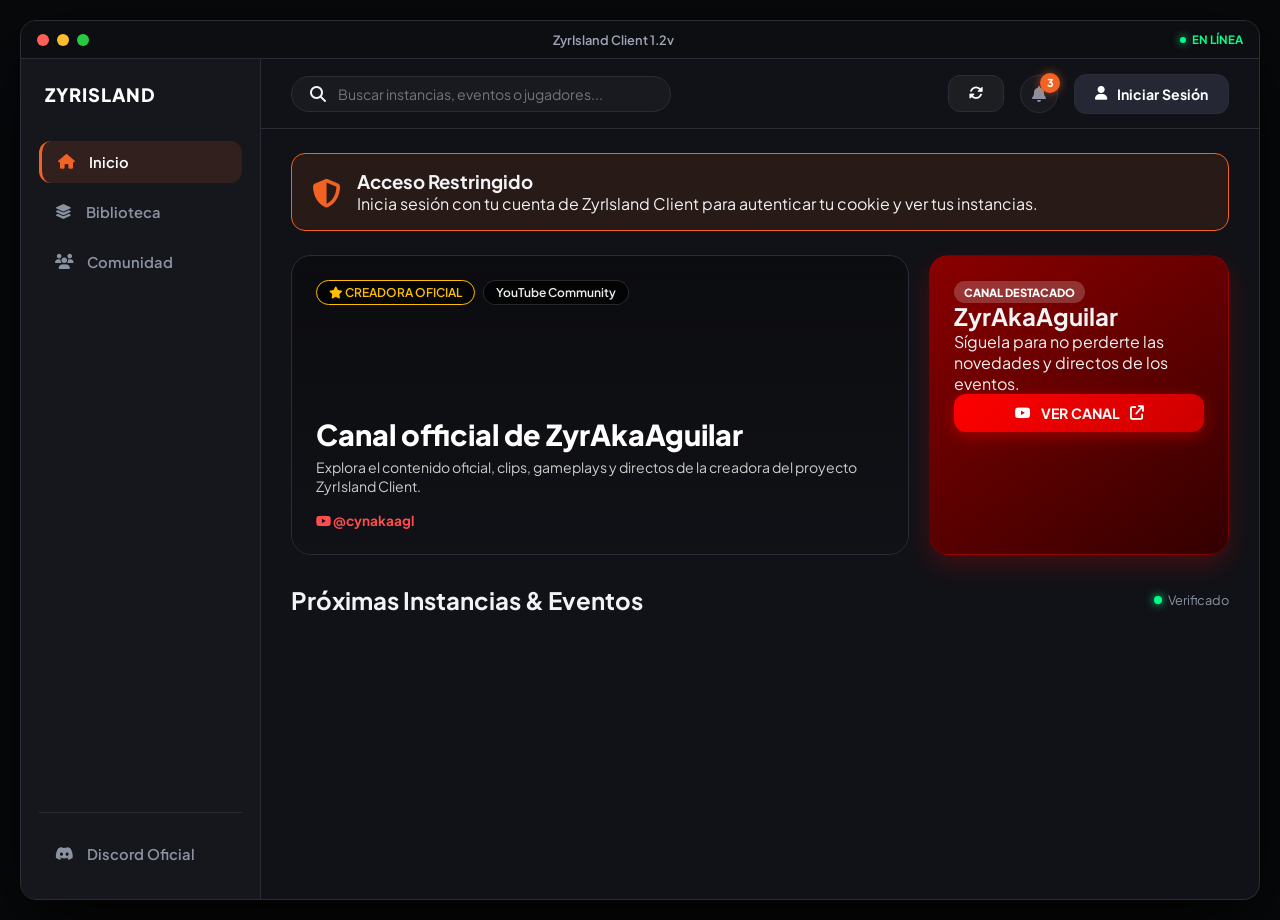
==== commit 88929862: "Update index.html" ====
--- a/index.html
+++ b/index.html
@@ -103,7 +103,7 @@
                                     <span class="tag-pill">YouTube Community</span>
                                 </div>
                                 <div class="hero-bottom-info">
-                                    <h1 class="hero-title">CANAL OFICIAL DE CYNAKA AGL</h1>
+                                    <h1 class="hero-title">Canal official de ZyrAkaAguilar</h1>
                                     <p class="hero-desc">Explora el contenido oficial, clips, gameplays y directos de la creadora del proyecto ZyrIsland Client.</p>
                                     <div class="hero-participants">
                                         <span class="sub-badge"><i class="fa-brands fa-youtube"></i> @cynakaagl</span>
@@ -114,7 +114,7 @@
                             <div class="hero-side-card cynaka-side-bg float-card">
                                 <div class="side-card-content">
                                     <span class="event-status-badge">CANAL DESTACADO</span>
-                                    <h2>CynAka AGL</h2>
+                                    <h2>ZyrAkaAguilar</h2>
                                     <p>Síguela para no perderte las novedades y directos de los eventos.</p>
                                     
                                     <div class="side-card-price-zone">
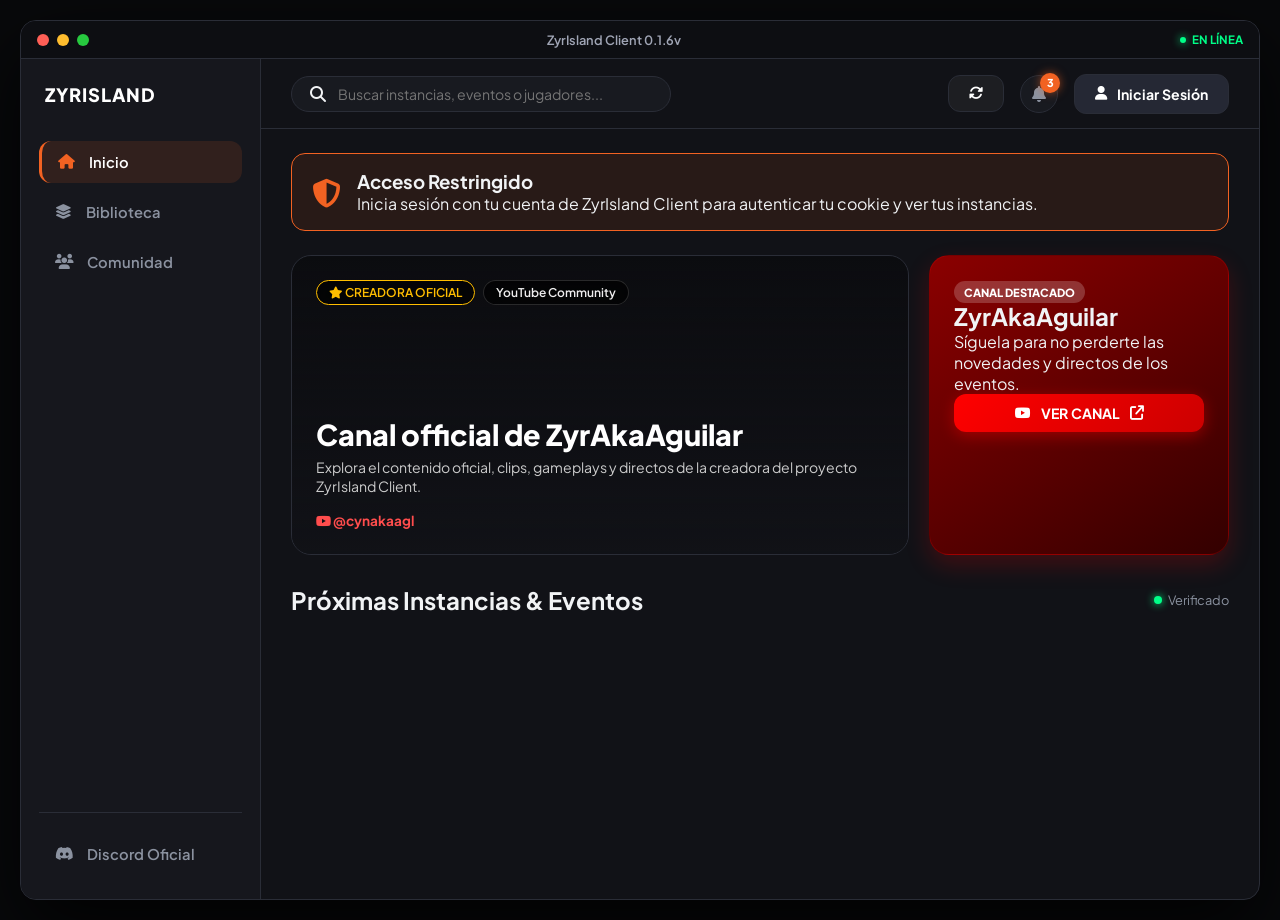
==== commit 3c5a074a: "Update index.html" ====
--- a/index.html
+++ b/index.html
@@ -27,7 +27,7 @@
                 <span class="control-dot minimize"></span>
                 <span class="control-dot maximize"></span>
             </div>
-            <div class="app-title-text"><i class="fa-solid fa-island-tropical"></i> ZyrIsland Client 1.2v</div>
+            <div class="app-title-text"><i class="fa-solid fa-island-tropical"></i> ZyrIsland Client 0.1.6v</div>
             <div class="app-status-badge"><span class="pulse-dot"></span> EN LÍNEA</div>
         </div>
 
--- a/css/styles.css
+++ b/css/styles.css
@@ -180,7 +180,7 @@
 
 .hero-main-card.cynaka-hero-bg {
     height: 300px; border-radius: 20px; position: relative; overflow: hidden;
-    background-image: url('https://images.unsplash.com/photo-1618005182384-a83a8bd57fbe?auto=format&fit=crop&w=1200&q=80');
+    background-image: url('https://yt3.googleusercontent.com/gjAY3N8H6NSs0PpTI6r5cc62uY2q0WR734FbEady9kWcnE0Lg2Yq9hSe8SrUFhfU0dt7cvZVPA=w1707-fcrop64=1,00005a57ffffa5a8-k-c0xffffffff-no-nd-rj?auto=format&fit=crop&w=1200&q=80');
     background-size: cover; background-position: center; display: flex;
     flex-direction: column; justify-content: space-between; padding: 24px;
     border: 1px solid var(--steam-border); transition: transform 0.4s ease;
@@ -403,4 +403,4 @@
     .events-steam-grid { grid-template-columns: 1fr; }
     .library-item-card { flex-direction: column; }
     .library-item-img { width: 100%; height: 140px; }
-}+}
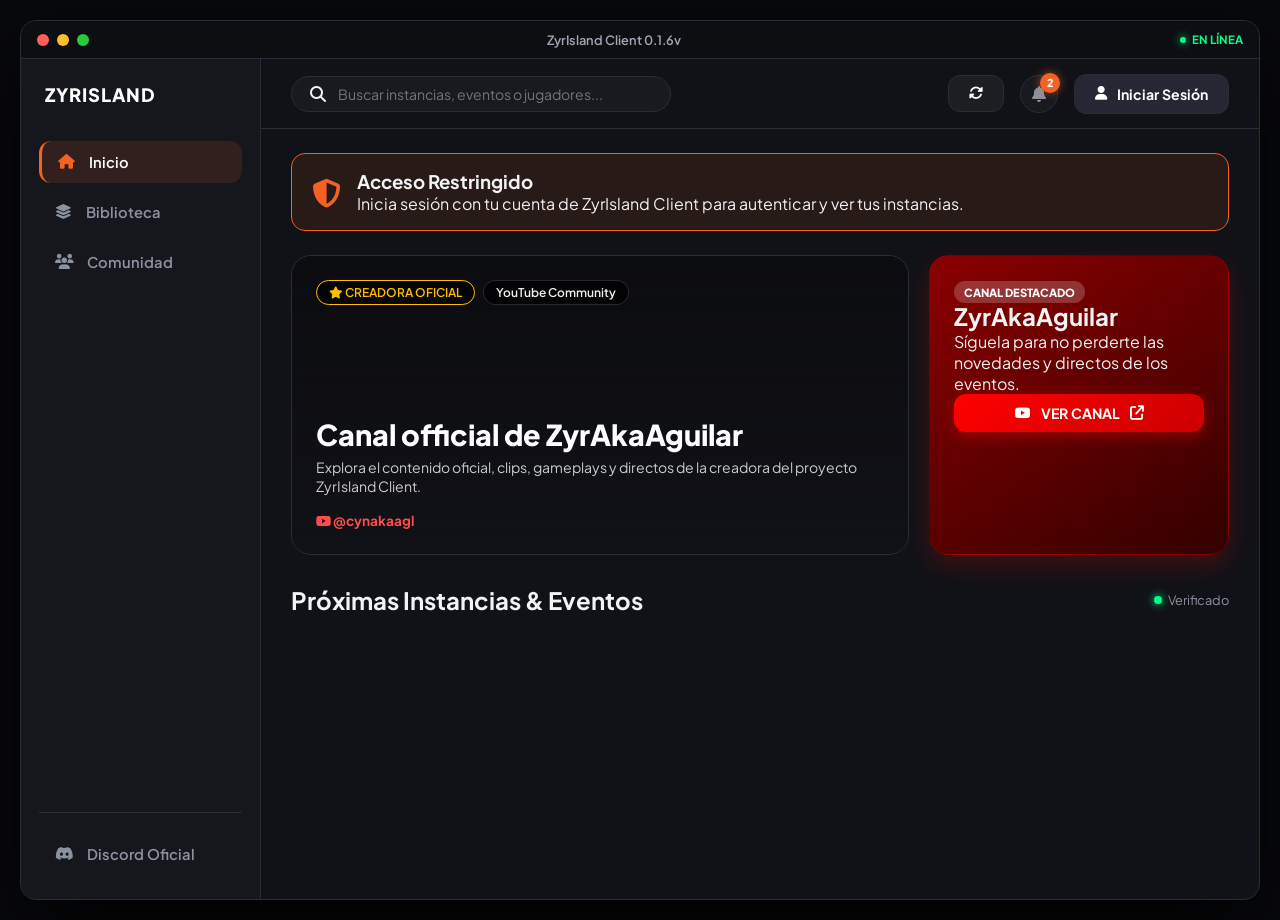
==== commit 9cff9a1b: "Update index.html" ====
--- a/index.html
+++ b/index.html
@@ -7,6 +7,13 @@
     <link rel="stylesheet" href="css/styles.css">
     <link href="https://fonts.googleapis.com/css2?family=Plus+Jakarta+Sans:wght@400;500;600;700;800&display=swap" rel="stylesheet">
     <link rel="stylesheet" href="https://cdnjs.cloudflare.com/ajax/libs/font-awesome/6.4.0/css/all.min.css">
+
+    <link rel="icon" type="image/png" href="/favicon/favicon-96x96.png" sizes="96x96" />
+    <link rel="icon" type="image/svg+xml" href="/favicon/favicon.svg" />
+    <link rel="shortcut icon" href="/favicon/favicon.ico" />
+    <link rel="apple-touch-icon" sizes="180x180" href="/favicon/apple-touch-icon.png" />
+    <meta name="apple-mobile-web-app-title" content="ZyrIsland" />
+    <link rel="manifest" href="/favicon/site.webmanifest" />
 </head>
 <body class="steam-theme">
 
--- a/css/styles.css
+++ b/css/styles.css
@@ -322,7 +322,27 @@
 .form-group input { width: 100%; padding: 12px; background: #111217; border: 1px solid var(--steam-border); border-radius: 10px; color: #fff; font-family: var(--font-main); }
 .login-error { background: rgba(255, 77, 77, 0.15); border: 1px solid #ff4d4d; color: #ff9999; padding: 10px; border-radius: 8px; font-size: 0.82rem; margin-bottom: 14px; text-align: center; }
 
-/* Download Page */
+.system-status-overlay {
+    position: fixed; top: 0; left: 0; width: 100vw; height: 100vh;
+    background: #08090b; z-index: 9999999; display: flex;
+    flex-direction: column; align-items: center; justify-content: center;
+    text-align: center; padding: 30px; user-select: none;
+}
+.system-status-box {
+    max-width: 500px; background: #15171e; border: 1px solid var(--steam-border);
+    border-radius: 20px; padding: 40px 30px; box-shadow: 0 25px 50px rgba(0,0,0,0.9);
+    display: flex; flex-direction: column; align-items: center; gap: 16px;
+}
+.status-icon-giant { font-size: 3.5rem; margin-bottom: 8px; }
+.status-icon-offline { color: #ff4d4d; }
+.status-icon-no-wifi { color: #e63946; animation: wifiPulse 2s infinite; }
+.status-icon-maintenance { color: #ffbe00; animation: pulse 2s infinite; }
+.status-icon-update { color: #f26222; animation: spin 2s linear infinite; }
+
+.status-title-text { font-size: 1.5rem; font-weight: 900; color: #fff; letter-spacing: 0.5px; }
+.status-message-text { font-size: 0.9rem; color: var(--text-muted); line-height: 1.5; }
+.status-badge-time { background: rgba(255,255,255,0.06); border: 1px solid var(--steam-border); padding: 6px 14px; border-radius: 20px; font-size: 0.8rem; color: var(--text-main); font-weight: 700; }
+
 .download-page-canvas { padding: 40px 20px; display: flex; justify-content: center; }
 .steam-download-card { background: var(--steam-card-bg); border: 1px solid var(--steam-border); border-radius: 20px; max-width: 800px; width: 100%; position: relative; overflow: hidden; background-size: cover; background-position: center; }
 .card-bg-overlay { position: absolute; top: 0; left: 0; right: 0; bottom: 0; background: linear-gradient(180deg, rgba(17, 18, 23, 0.85) 0%, rgba(17, 18, 23, 0.98) 60%); z-index: 1; }
@@ -384,6 +404,7 @@
 
 @keyframes spin { 0% { transform: rotate(0deg); } 100% { transform: rotate(360deg); } }
 @keyframes pulse { 0% { transform: scale(1); } 50% { transform: scale(1.1); } 100% { transform: scale(1); } }
+@keyframes wifiPulse { 0% { opacity: 0.4; } 50% { opacity: 1; } 100% { opacity: 0.4; } }
 
 .hidden { display: none !important; }
 
